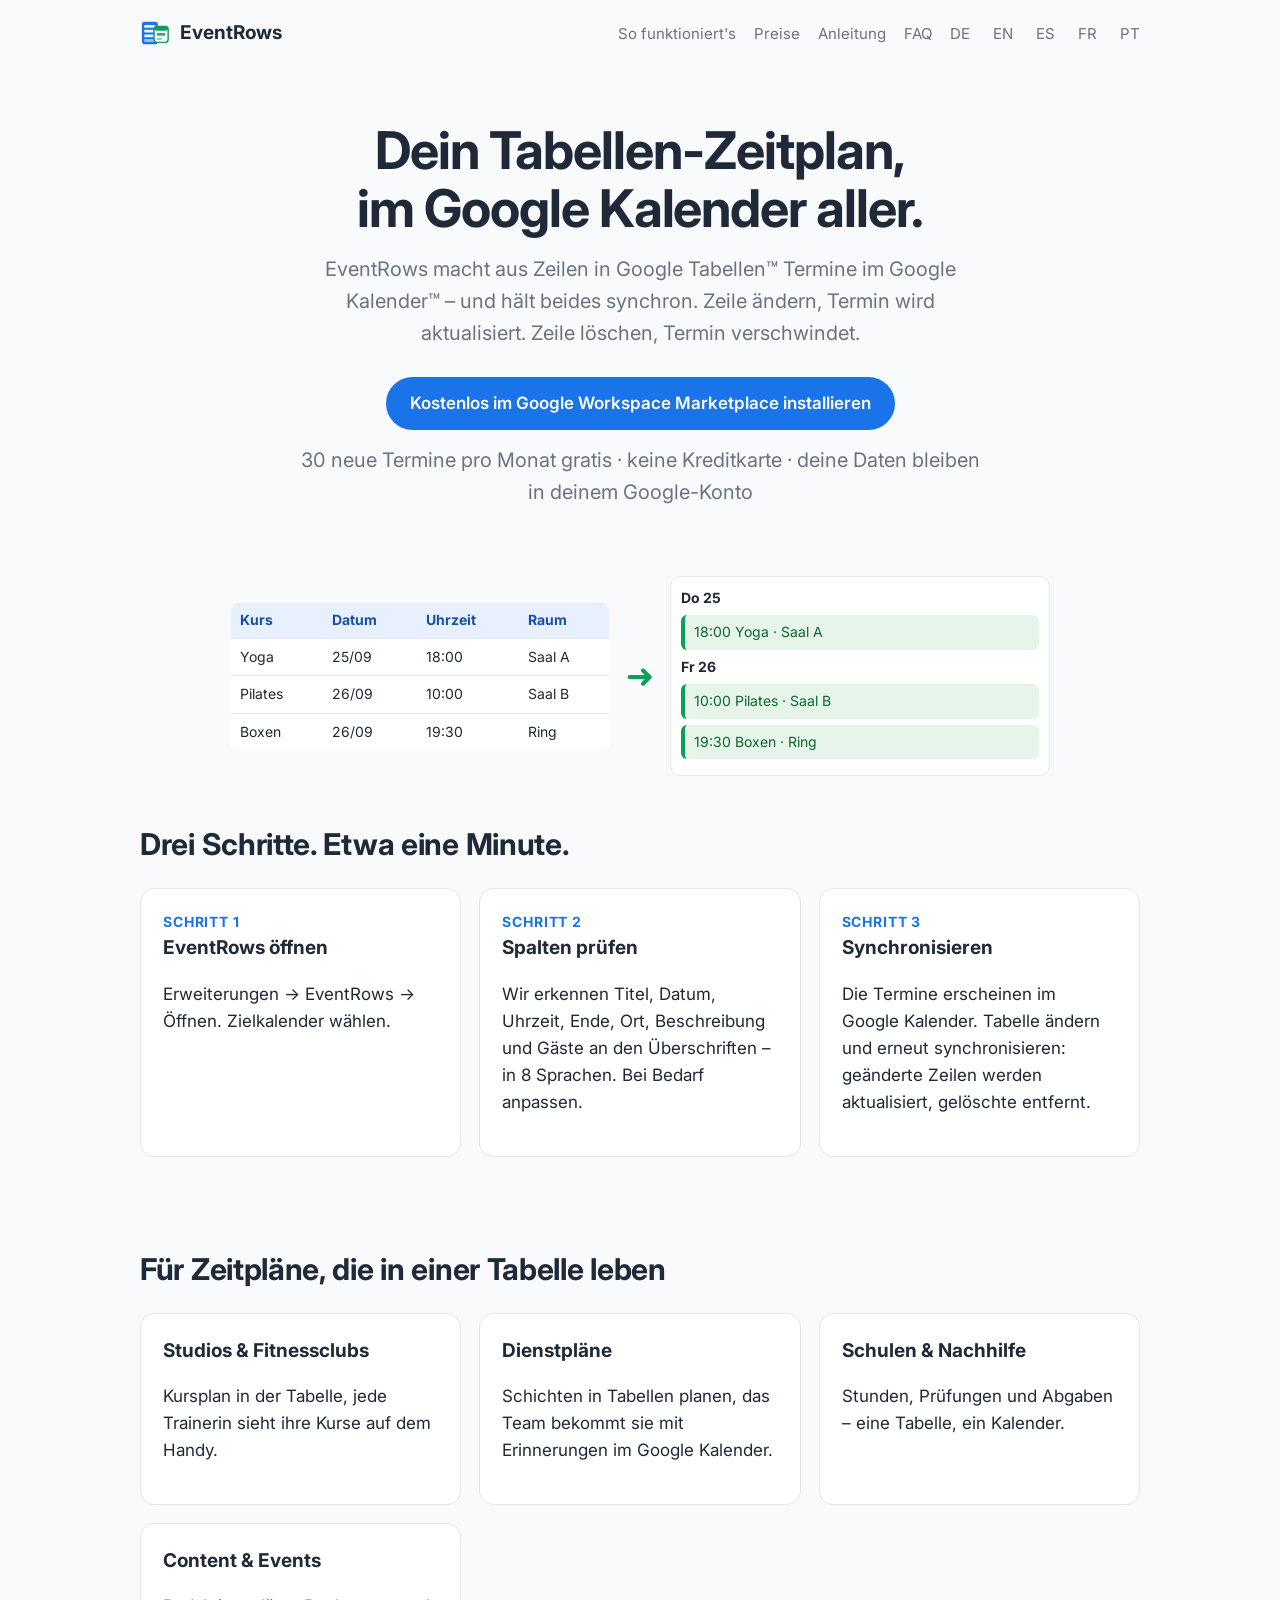
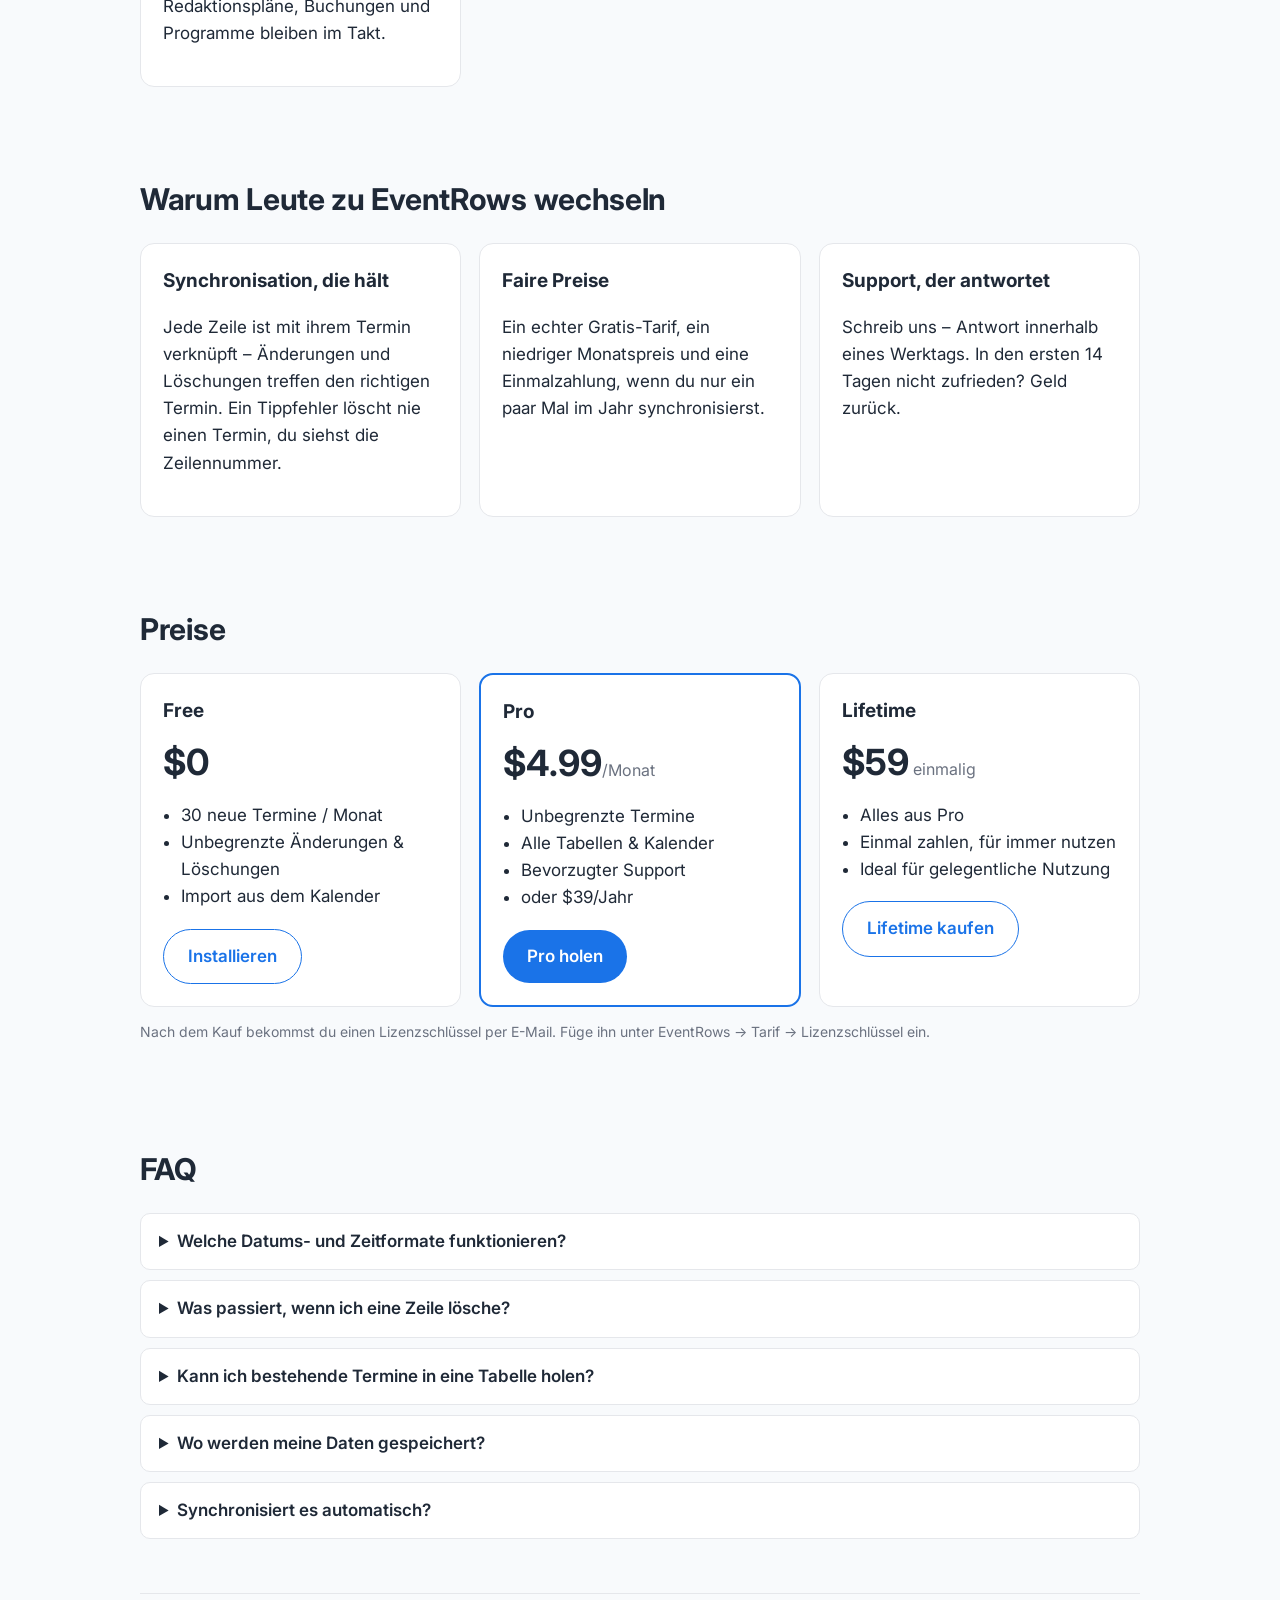
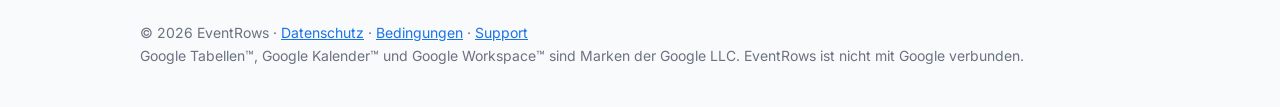
==== de/index.html @ e753c500 "EventRows website" ====
<!doctype html>
<html lang="de">
<head>
<meta charset="utf-8">
<meta name="viewport" content="width=device-width, initial-scale=1">
<title>EventRows — Google Tabellen™ mit Google Kalender™ synchronisieren</title>
<meta name="description" content="Zeilen aus Google Tabellen werden zu Terminen im Google Kalender. Zeile ändern – Termin aktualisiert; löschen – Termin weg. Kostenlos starten.">
<link rel="alternate" hreflang="de" href="../de/">
<link rel="alternate" hreflang="en" href="../">
<link rel="alternate" hreflang="es" href="../es/">
<link rel="alternate" hreflang="fr" href="../fr/">
<link rel="alternate" hreflang="pt" href="../pt/">
<link rel="icon" href="../logo.svg">
<link href="https://fonts.googleapis.com/css2?family=Inter:wght@400;500;600;700&display=swap" rel="stylesheet">
<link rel="stylesheet" href="../style.css">
</head>
<body>
<div class="wrap">
  <header class="nav">
    <a class="logo" href="./"><img src="../logo.svg" width="30" height="30" alt="">EventRows</a>
    <nav><a href="#how">So funktioniert's</a><a href="#pricing">Preise</a><a href="../guides/google-sheets-to-google-calendar.html">Anleitung</a><a href="#faq">FAQ</a><a href="../de/" aria-current=page>DE</a> <a href="../">EN</a> <a href="../es/">ES</a> <a href="../fr/">FR</a> <a href="../pt/">PT</a></nav>
  </header>

  <div class="hero">
    <h1>Dein Tabellen-Zeitplan,<br>im Google Kalender aller.</h1>
    <p>EventRows macht aus Zeilen in Google Tabellen™ Termine im Google Kalender™ – und hält beides synchron. Zeile ändern, Termin wird aktualisiert. Zeile löschen, Termin verschwindet.</p>
    <a class="btn" href="https://workspace.google.com/marketplace/search/EventRows">Kostenlos im Google Workspace Marketplace installieren</a>
    <p class="small" style="margin-top:14px">30 neue Termine pro Monat gratis · keine Kreditkarte · deine Daten bleiben in deinem Google-Konto</p>
  </div>

  <div class="demo" aria-label="Beispiel: Zeilen werden zu Terminen">
    <table>
      <tr><th>Kurs</th><th>Datum</th><th>Uhrzeit</th><th>Raum</th></tr>
      <tr><td>Yoga</td><td>25/09</td><td>18:00</td><td>Saal A</td></tr>
      <tr><td>Pilates</td><td>26/09</td><td>10:00</td><td>Saal B</td></tr>
      <tr><td>Boxen</td><td>26/09</td><td>19:30</td><td>Ring</td></tr>
    </table>
    <div class="arrow">➜</div>
    <div class="cal">
      <strong>Do 25</strong><div class="ev">18:00 Yoga · Saal A</div>
      <strong>Fr 26</strong><div class="ev">10:00 Pilates · Saal B</div><div class="ev">19:30 Boxen · Ring</div>
    </div>
  </div>

  <section id="how">
    <h2>Drei Schritte. Etwa eine Minute.</h2>
    <div class="grid">
      <div class="card"><div class="step">SCHRITT 1</div><h3>EventRows öffnen</h3><p>Erweiterungen → EventRows → Öffnen. Zielkalender wählen.</p></div>
      <div class="card"><div class="step">SCHRITT 2</div><h3>Spalten prüfen</h3><p>Wir erkennen Titel, Datum, Uhrzeit, Ende, Ort, Beschreibung und Gäste an den Überschriften – in 8 Sprachen. Bei Bedarf anpassen.</p></div>
      <div class="card"><div class="step">SCHRITT 3</div><h3>Synchronisieren</h3><p>Die Termine erscheinen im Google Kalender. Tabelle ändern und erneut synchronisieren: geänderte Zeilen werden aktualisiert, gelöschte entfernt.</p></div>
    </div>
  </section>

  <section>
    <h2>Für Zeitpläne, die in einer Tabelle leben</h2>
    <div class="grid">
      <div class="card"><h3>Studios &amp; Fitnessclubs</h3><p>Kursplan in der Tabelle, jede Trainerin sieht ihre Kurse auf dem Handy.</p></div>
      <div class="card"><h3>Dienstpläne</h3><p>Schichten in Tabellen planen, das Team bekommt sie mit Erinnerungen im Google Kalender.</p></div>
      <div class="card"><h3>Schulen &amp; Nachhilfe</h3><p>Stunden, Prüfungen und Abgaben – eine Tabelle, ein Kalender.</p></div>
      <div class="card"><h3>Content &amp; Events</h3><p>Redaktionspläne, Buchungen und Programme bleiben im Takt.</p></div>
    </div>
  </section>

  <section>
    <h2>Warum Leute zu EventRows wechseln</h2>
    <div class="grid">
      <div class="card"><h3>Synchronisation, die hält</h3><p>Jede Zeile ist mit ihrem Termin verknüpft – Änderungen und Löschungen treffen den richtigen Termin. Ein Tippfehler löscht nie einen Termin, du siehst die Zeilennummer.</p></div>
      <div class="card"><h3>Faire Preise</h3><p>Ein echter Gratis-Tarif, ein niedriger Monatspreis und eine Einmalzahlung, wenn du nur ein paar Mal im Jahr synchronisierst.</p></div>
      <div class="card"><h3>Support, der antwortet</h3><p>Schreib uns – Antwort innerhalb eines Werktags. In den ersten 14 Tagen nicht zufrieden? Geld zurück.</p></div>
    </div>
  </section>

  <section id="pricing">
    <h2>Preise</h2>
    <div class="grid">
      <div class="card"><h3>Free</h3><div class="price">$0</div><ul><li>30 neue Termine / Monat</li><li>Unbegrenzte Änderungen &amp; Löschungen</li><li>Import aus dem Kalender</li></ul><a class="btn ghost" href="https://workspace.google.com/marketplace/search/EventRows">Installieren</a></div>
      <div class="card featured"><h3>Pro</h3><div class="price">$4.99<span>/Monat</span></div><ul><li>Unbegrenzte Termine</li><li>Alle Tabellen &amp; Kalender</li><li>Bevorzugter Support</li><li>oder $39/Jahr</li></ul><a class="btn" href="#" data-checkout="pro">Pro holen</a></div>
      <div class="card"><h3>Lifetime</h3><div class="price">$59<span> einmalig</span></div><ul><li>Alles aus Pro</li><li>Einmal zahlen, für immer nutzen</li><li>Ideal für gelegentliche Nutzung</li></ul><a class="btn ghost" href="#" data-checkout="lifetime">Lifetime kaufen</a></div>
    </div>
    <p class="small">Nach dem Kauf bekommst du einen Lizenzschlüssel per E-Mail. Füge ihn unter EventRows → Tarif → Lizenzschlüssel ein.</p>
  </section>

  <section id="faq">
    <h2>FAQ</h2>
    <details><summary>Welche Datums- und Zeitformate funktionieren?</summary><p>Echte Datumszellen in jedem Format sowie Text wie 2026-09-25, 25.09.2026, 18:30 oder 6:30 PM. Die Uhrzeit kann in einer eigenen Spalte oder in der Datumszelle stehen.</p></details>
    <details><summary>Was passiert, wenn ich eine Zeile lösche?</summary><p>Bei der nächsten Synchronisation wird der passende Termin gelöscht (abschaltbar). Zeilen mit Fehlern werden nie gelöscht – du siehst Zeilennummer und Grund.</p></details>
    <details><summary>Kann ich bestehende Termine in eine Tabelle holen?</summary><p>Ja: „Termine aus einem Kalender importieren“ legt ein neues Blatt an. Bearbeiten und zurück synchronisieren.</p></details>
    <details><summary>Wo werden meine Daten gespeichert?</summary><p>Nur in deiner Tabelle und deinem Kalender. EventRows läuft in deinem Google-Konto und kopiert keine Daten auf unsere Server. Siehe <a href="../privacy.html">Datenschutz</a>.</p></details>
    <details><summary>Synchronisiert es automatisch?</summary><p>Aktuell klickst du auf Synchronisieren (oder nutzt das Menü). Stündliche Auto-Synchronisation ist der nächste Schritt.</p></details>
  </section>

  <footer>
    © 2026 EventRows · <a href="../privacy.html">Datenschutz</a> · <a href="../terms.html">Bedingungen</a> · <a href="https://github.com/DBohdan01/eventrows-site/issues">Support</a><br>
    Google Tabellen™, Google Kalender™ und Google Workspace™ sind Marken der Google LLC. EventRows ist nicht mit Google verbunden.
  </footer>
</div>
</body>
</html>
---- style.css ----
:root { --brand:#1a73e8; --green:#0f9d58; --ink:#1f2937; --muted:#6b7280; --line:#e5e7eb; --bg:#f8fafc; --card:#fff; }
@media (prefers-color-scheme: dark) { :root { --ink:#e5e7eb; --muted:#9ca3af; --line:#2a2f3a; --bg:#0f141c; --card:#151b25; } }
* { box-sizing: border-box; }
body { margin: 0; font: 17px/1.6 Inter, system-ui, -apple-system, Segoe UI, Roboto, sans-serif; color: var(--ink); background: var(--bg); }
a { color: var(--brand); }
.wrap { max-width: 1040px; margin: 0 auto; padding: 0 20px; }
header.nav { display: flex; justify-content: space-between; align-items: center; padding: 18px 0; }
.logo { display: flex; gap: 10px; align-items: center; font-weight: 700; color: var(--ink); text-decoration: none; font-size: 19px; }
.nav a:not(.logo) { margin-left: 18px; color: var(--muted); text-decoration: none; font-size: 15px; }
.hero { padding: 56px 0 40px; text-align: center; }
.hero h1 { font-size: clamp(32px, 5vw, 52px); line-height: 1.1; margin: 0 0 16px; letter-spacing: -.02em; }
.hero p { font-size: 20px; color: var(--muted); max-width: 680px; margin: 0 auto 28px; }
.btn { display: inline-block; background: var(--brand); color: #fff; padding: 13px 24px; border-radius: 28px; font-weight: 600; text-decoration: none; }
.btn.ghost { background: transparent; color: var(--brand); border: 1.5px solid var(--brand); }
.small { font-size: 14px; color: var(--muted); }
section { padding: 44px 0; }
h2 { font-size: 30px; margin: 0 0 20px; letter-spacing: -.01em; }
.grid { display: grid; gap: 18px; grid-template-columns: repeat(auto-fit, minmax(240px, 1fr)); }
.card { background: var(--card); border: 1px solid var(--line); border-radius: 14px; padding: 22px; }
.card h3 { margin: 0 0 8px; font-size: 19px; }
.step { font-weight: 700; color: var(--brand); font-size: 14px; letter-spacing: .06em; }
.price { font-size: 36px; font-weight: 700; margin: 6px 0; }
.price span { font-size: 16px; color: var(--muted); font-weight: 400; }
.card ul { padding-left: 18px; margin: 10px 0 18px; }
.featured { border: 2px solid var(--brand); }
.demo { display: grid; grid-template-columns: 1fr auto 1fr; gap: 16px; align-items: center; max-width: 820px; margin: 0 auto; }
.demo table { width: 100%; border-collapse: collapse; background: var(--card); border: 1px solid var(--line); border-radius: 10px; overflow: hidden; font-size: 14px; }
.demo th, .demo td { border-bottom: 1px solid var(--line); padding: 7px 9px; text-align: left; }
.demo th { background: #e8f0fe; color: #174ea6; }
.arrow { font-size: 34px; color: var(--green); }
.cal { background: var(--card); border: 1px solid var(--line); border-radius: 10px; padding: 10px; font-size: 14px; }
.ev { background: #e6f4ea; border-left: 4px solid var(--green); border-radius: 6px; padding: 6px 9px; margin: 6px 0; color: #0d652d; }
details { background: var(--card); border: 1px solid var(--line); border-radius: 10px; padding: 14px 18px; margin: 10px 0; }
summary { font-weight: 600; cursor: pointer; }
footer { border-top: 1px solid var(--line); padding: 28px 0 40px; color: var(--muted); font-size: 14px; }
article { max-width: 760px; }
article h1 { font-size: 38px; line-height: 1.15; }
code, pre { background: var(--card); border: 1px solid var(--line); border-radius: 6px; }
code { padding: 1px 5px; } pre { padding: 14px; overflow-x: auto; font-size: 14px; }
@media (max-width: 720px) { .demo { grid-template-columns: 1fr; } .arrow { transform: rotate(90deg); justify-self: center; } .nav a:not(.logo) { display: none; } }
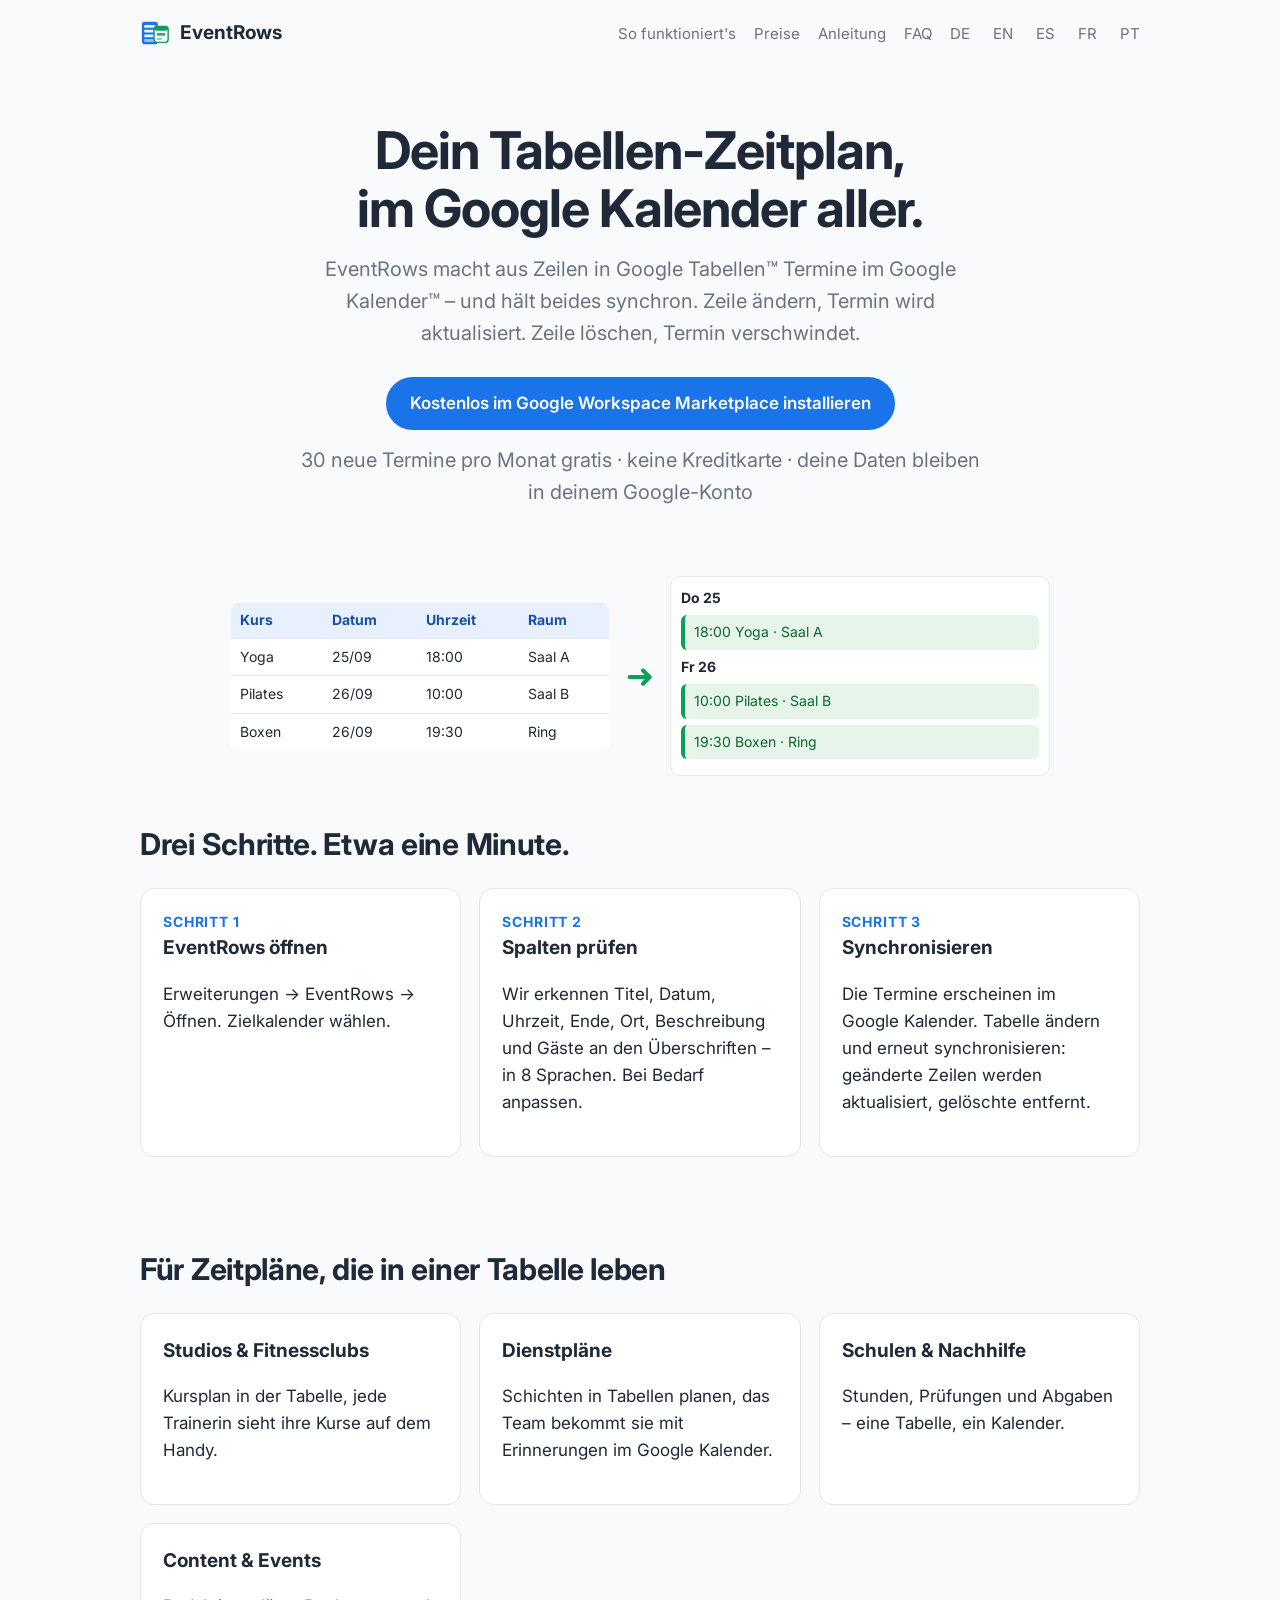
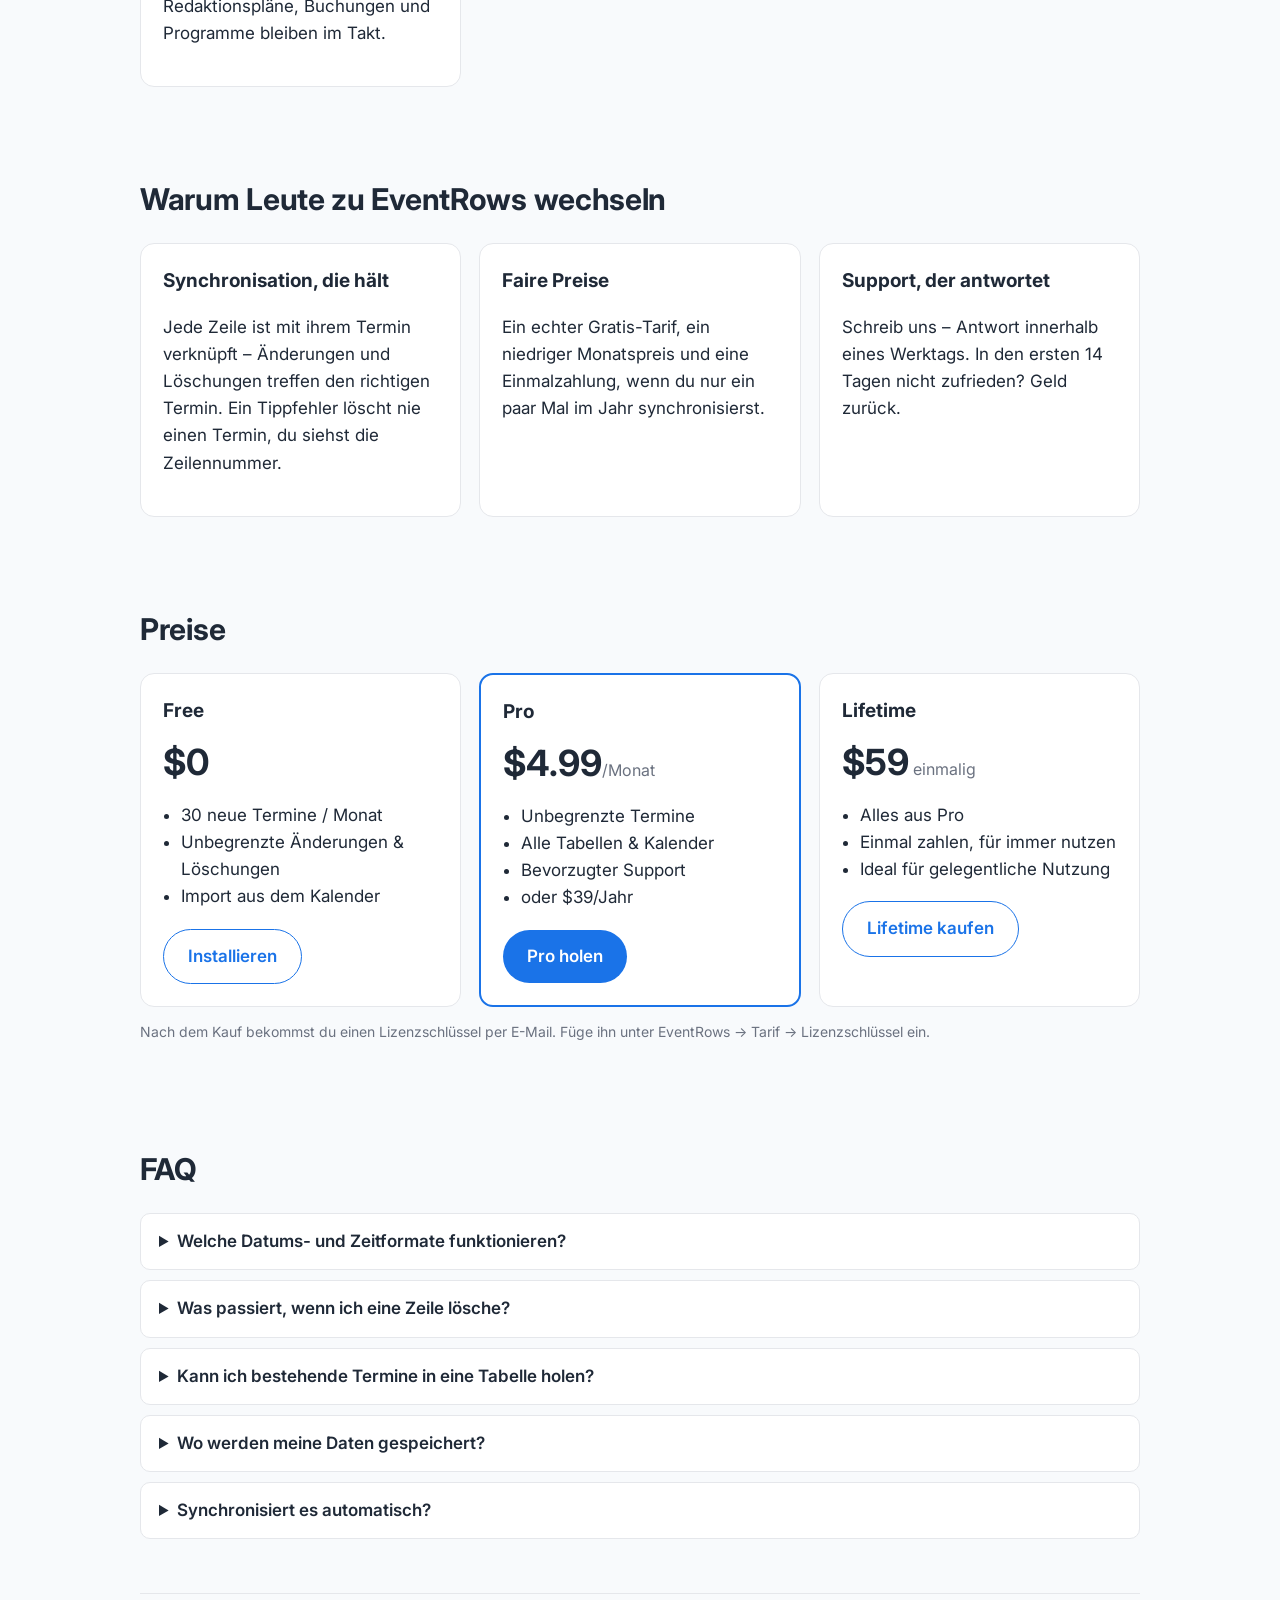
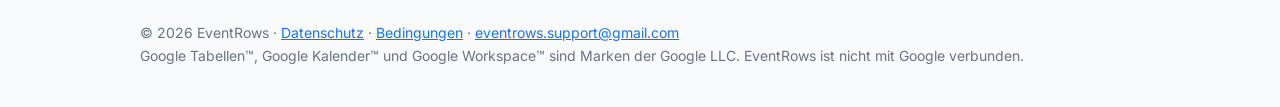
==== commit 2f1e0ccc: "Update site" ====
--- a/de/index.html
+++ b/de/index.html
@@ -90,7 +90,7 @@
   </section>
 
   <footer>
-    © 2026 EventRows · <a href="../privacy.html">Datenschutz</a> · <a href="../terms.html">Bedingungen</a> · <a href="https://github.com/DBohdan01/eventrows-site/issues">Support</a><br>
+    © 2026 EventRows · <a href="../privacy.html">Datenschutz</a> · <a href="../terms.html">Bedingungen</a> · <a href="mailto:eventrows.support@gmail.com">eventrows.support@gmail.com</a><br>
     Google Tabellen™, Google Kalender™ und Google Workspace™ sind Marken der Google LLC. EventRows ist nicht mit Google verbunden.
   </footer>
 </div>
